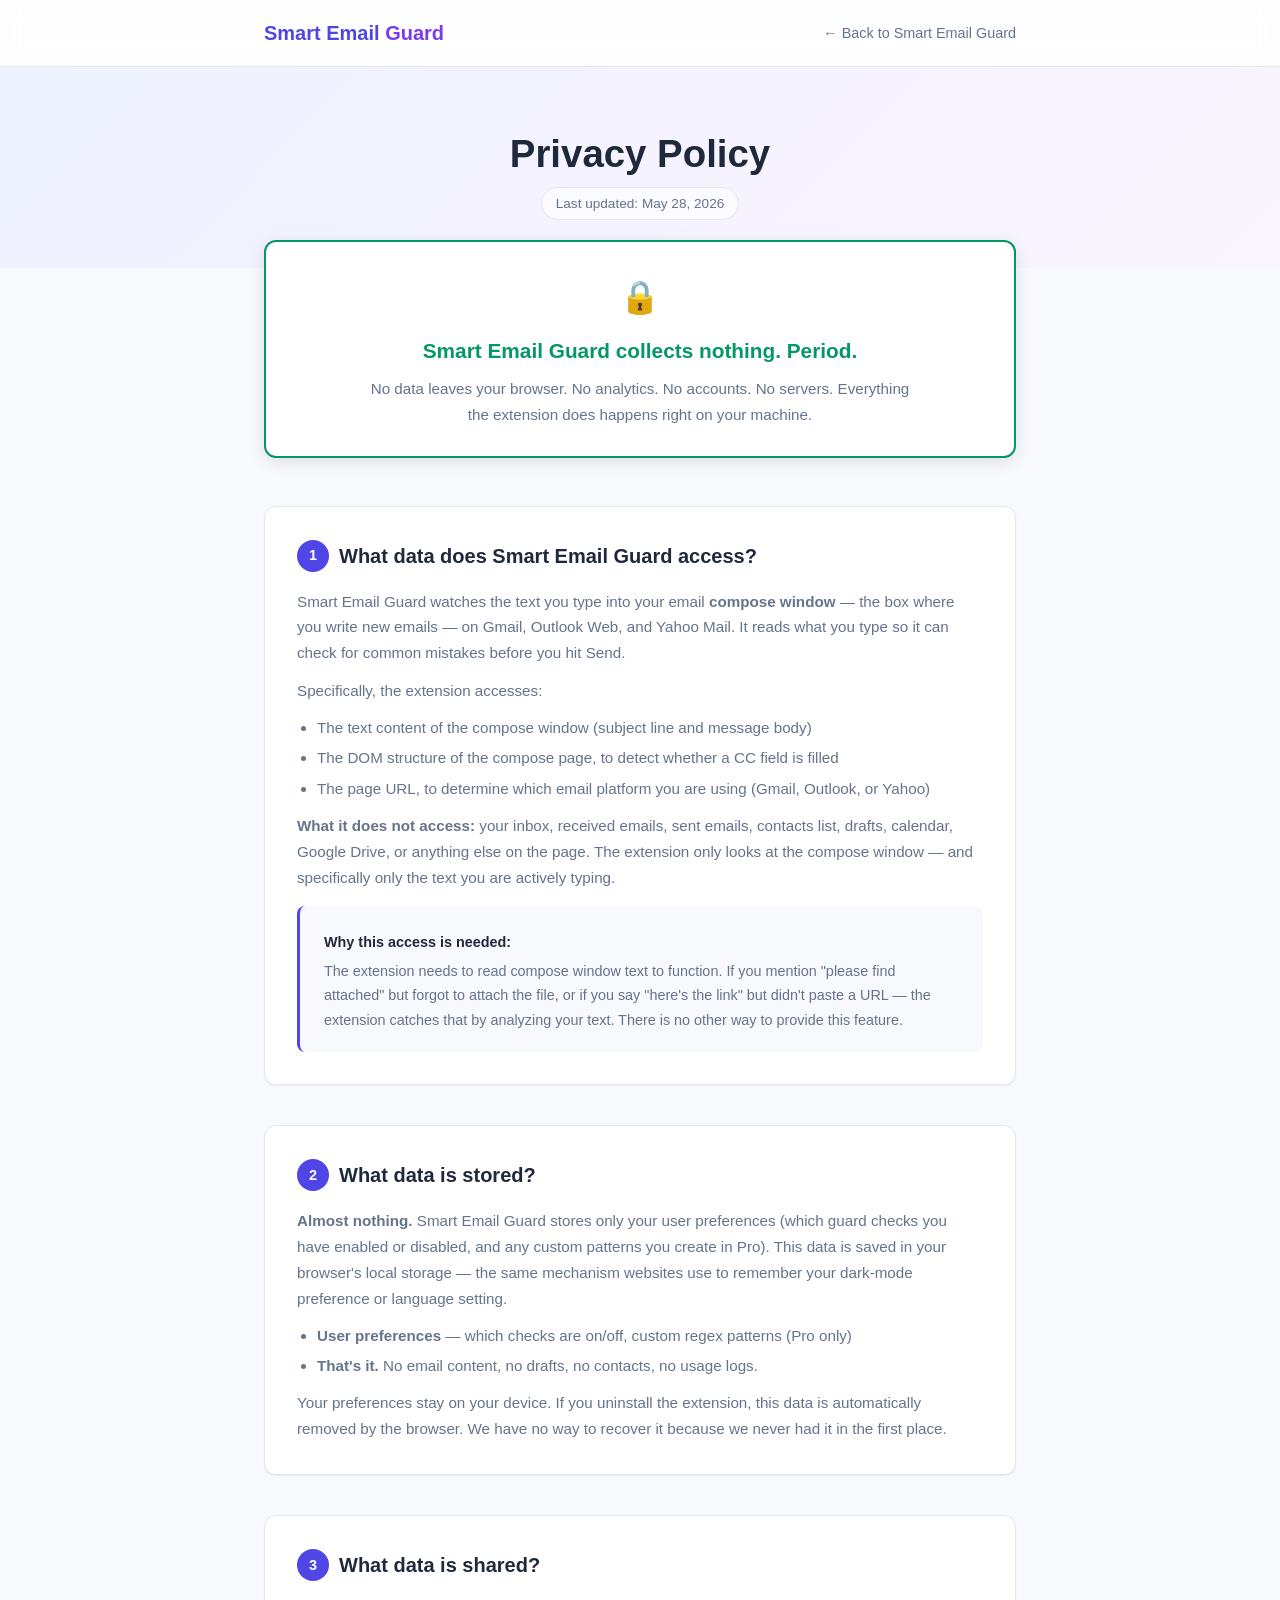
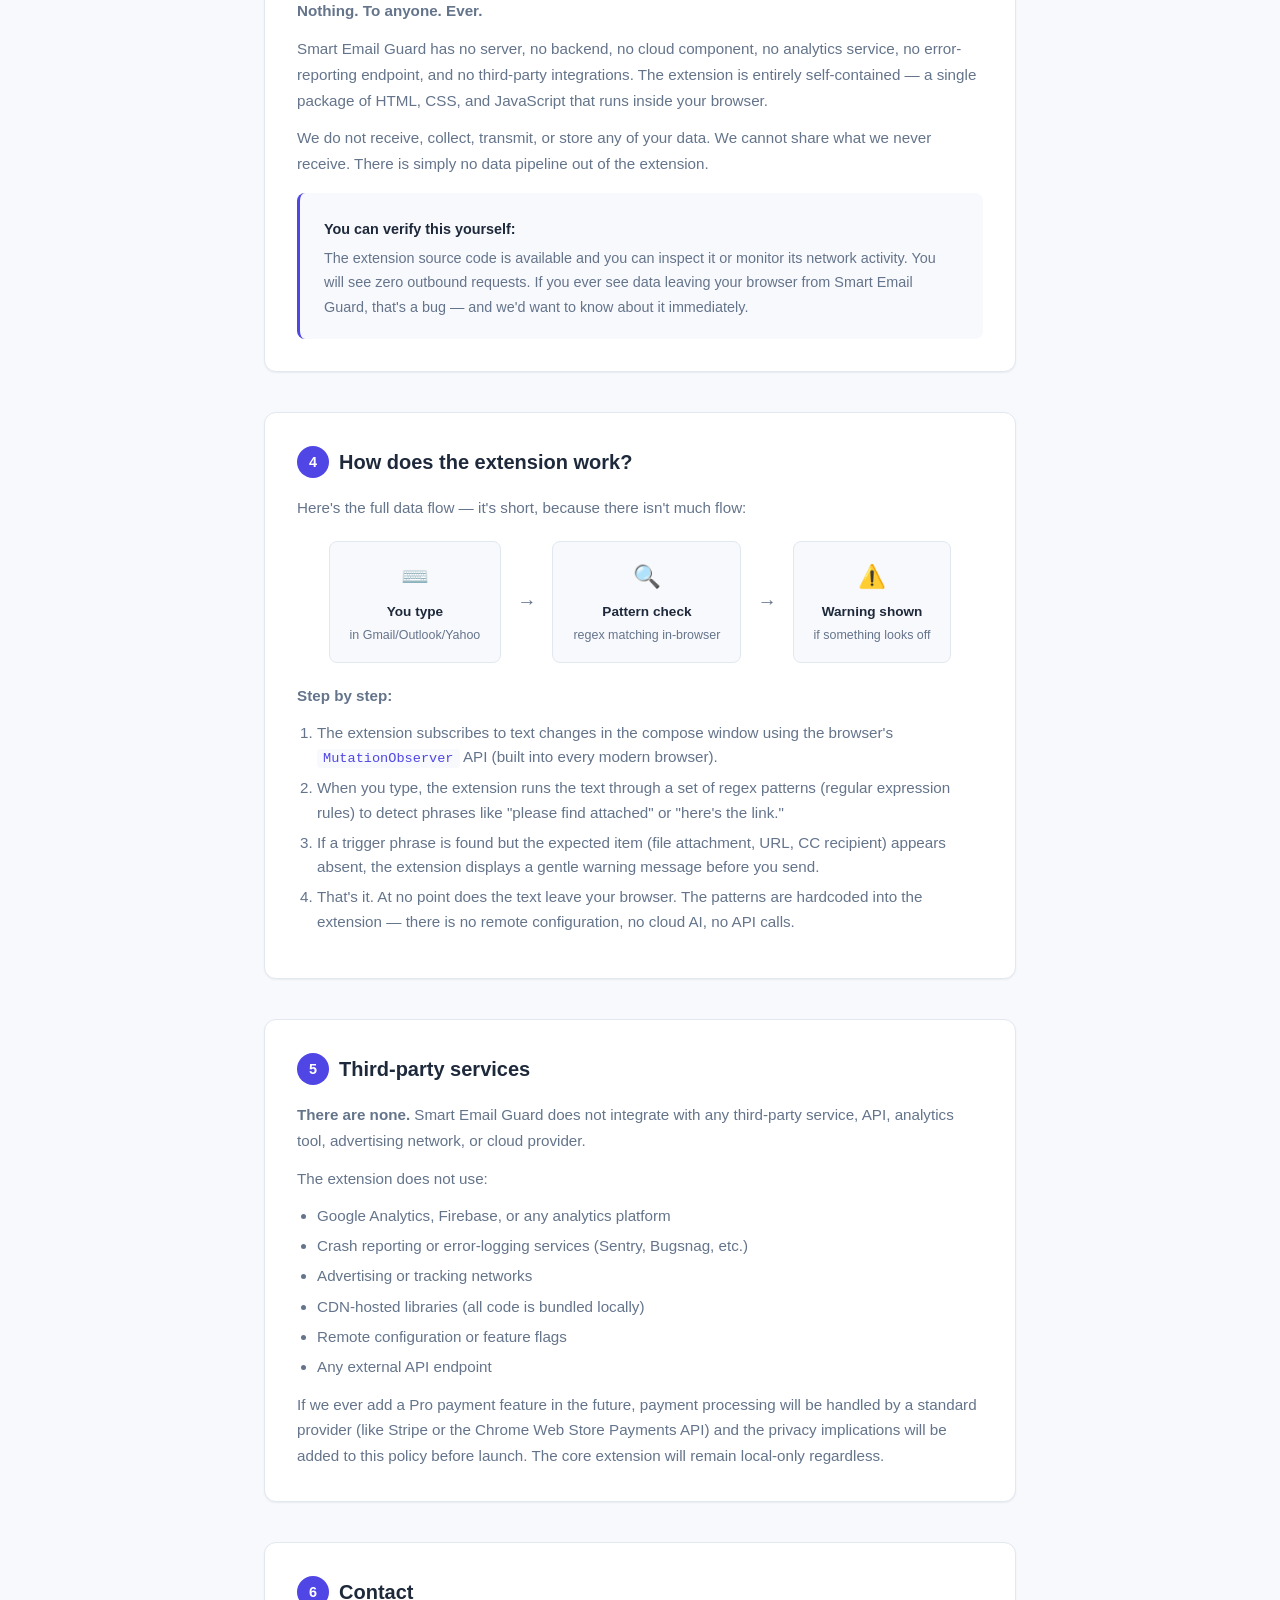
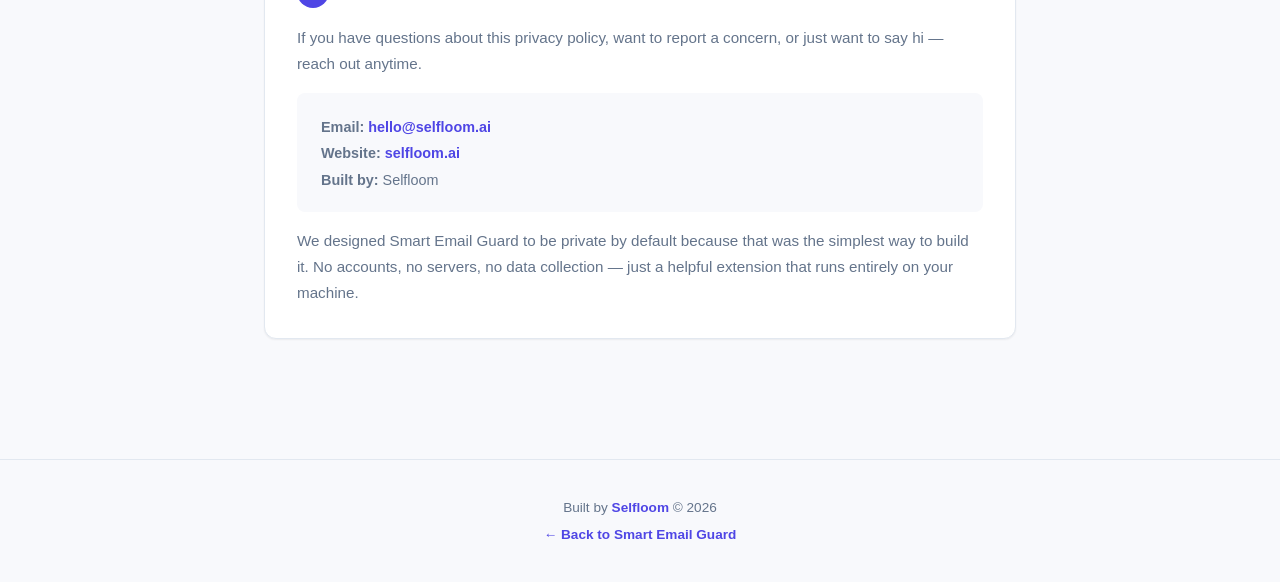
==== privacy/index.html @ c7495890 "feat: add privacy policy page for store submission" ====
<!DOCTYPE html>
<html lang="en">
<head>
<meta charset="UTF-8">
<meta name="viewport" content="width=device-width, initial-scale=1.0">
<title>Privacy Policy — Smart Email Guard</title>
<style>
/* ─── CSS Custom Properties (matching demo page) ─── */
:root {
  --c-bg:          #f8f9fc;
  --c-surface:     #ffffff;
  --c-primary:     #4f46e5;
  --c-primary-h:   #4338ca;
  --c-accent:      #7c3aed;
  --c-text:        #1e293b;
  --c-text-muted:  #64748b;
  --c-border:      #e2e8f0;
  --c-warn-bg:     #fffbeb;
  --c-warn-border: #f59e0b;
  --c-warn-text:   #92400e;
  --c-success:     #059669;
  --c-danger:      #dc2626;
  --radius:        12px;
  --shadow-sm:     0 1px 2px rgba(0,0,0,.06);
  --shadow-md:     0 4px 16px rgba(0,0,0,.10);
  --shadow-lg:     0 12px 40px rgba(0,0,0,.14);
  --font:          -apple-system, BlinkMacSystemFont, "Segoe UI", Roboto, "Helvetica Neue", Arial, sans-serif;
}

/* ─── Reset & Base ─── */
*, *::before, *::after { box-sizing: border-box; margin: 0; padding: 0; }
html { scroll-behavior: smooth; }
body {
  font-family: var(--font);
  background: var(--c-bg);
  color: var(--c-text);
  line-height: 1.7;
  -webkit-font-smoothing: antialiased;
}

/* ─── Utility ─── */
.container { max-width: 800px; margin: 0 auto; padding: 0 24px; }

/* ─── Header ─── */
.site-header {
  padding: 16px 0;
  background: rgba(255,255,255,.85); backdrop-filter: blur(12px);
  position: sticky; top: 0; z-index: 100;
  border-bottom: 1px solid var(--c-border);
}
.site-header .container { display: flex; align-items: center; justify-content: space-between; }
.logo { font-size: 1.25rem; font-weight: 800; color: var(--c-primary); text-decoration: none; }
.logo span { color: var(--c-accent); }
.back-link {
  font-size: .9rem; color: var(--c-text-muted); text-decoration: none;
  font-weight: 500; transition: color .15s;
}
.back-link:hover { color: var(--c-primary); }

/* ─── Page Header ─── */
.page-header {
  padding: 64px 0 48px;
  text-align: center;
  background: linear-gradient(135deg, #eef2ff 0%, #f5f3ff 50%, #faf5ff 100%);
}
.page-header h1 { font-size: 2.4rem; font-weight: 900; line-height: 1.2; margin-bottom: 10px; }
.page-header .updated {
  font-size: .85rem; color: var(--c-text-muted);
  display: inline-block; padding: 4px 14px; border-radius: 20px;
  background: rgba(255,255,255,.7); border: 1px solid var(--c-border);
}

/* ─── Summary Banner ─── */
.summary-banner {
  margin: -28px 0 48px; position: relative; z-index: 10;
}
.summary-banner .card {
  background: var(--c-surface); border-radius: var(--radius);
  padding: 28px 32px; box-shadow: var(--shadow-md);
  border: 2px solid var(--c-success);
  text-align: center;
}
.summary-banner .card .icon { font-size: 2rem; margin-bottom: 8px; }
.summary-banner .card h2 { font-size: 1.3rem; font-weight: 700; margin-bottom: 8px; color: var(--c-success); }
.summary-banner .card p { font-size: .95rem; color: var(--c-text-muted); max-width: 560px; margin: 0 auto; }

/* ─── Content ─── */
.content { padding: 0 0 80px; }

.policy-section {
  margin-bottom: 40px;
  background: var(--c-surface); border-radius: var(--radius);
  padding: 32px; box-shadow: var(--shadow-sm);
  border: 1px solid var(--c-border);
}
.policy-section h2 {
  font-size: 1.25rem; font-weight: 700; margin-bottom: 16px;
  display: flex; align-items: center; gap: 10px;
}
.policy-section h2 .num {
  width: 32px; height: 32px; border-radius: 50%;
  background: var(--c-primary); color: #fff;
  font-size: .9rem; font-weight: 800; display: flex;
  align-items: center; justify-content: center; flex-shrink: 0;
}
.policy-section p { font-size: .95rem; color: var(--c-text-muted); margin-bottom: 12px; }
.policy-section p:last-child { margin-bottom: 0; }
.policy-section ul { margin: 8px 0 12px; padding-left: 20px; }
.policy-section ul li { font-size: .95rem; color: var(--c-text-muted); margin-bottom: 6px; line-height: 1.6; }
.policy-section ul li:last-child { margin-bottom: 0; }
.policy-section code {
  background: var(--c-bg); padding: 2px 6px; border-radius: 4px;
  font-size: .85rem; color: var(--c-primary); font-family: "SF Mono", Consolas, monospace;
}

.highlight-box {
  background: var(--c-bg); border-radius: 8px; padding: 20px 24px;
  margin-top: 16px; border-left: 3px solid var(--c-primary);
}
.highlight-box p { font-size: .9rem; color: var(--c-text-muted); margin: 4px 0; }
.highlight-box p strong { color: var(--c-text); }

.data-flow {
  display: flex; align-items: center; gap: 16px; margin: 20px 0;
  flex-wrap: wrap; justify-content: center;
}
.data-flow .step-box {
  background: var(--c-bg); border-radius: 8px; padding: 16px 20px;
  text-align: center; border: 1px solid var(--c-border);
  min-width: 120px;
}
.data-flow .step-box .step-icon { font-size: 1.4rem; margin-bottom: 4px; }
.data-flow .step-box .step-label { font-size: .85rem; font-weight: 600; color: var(--c-text); }
.data-flow .step-box .step-detail { font-size: .78rem; color: var(--c-text-muted); margin-top: 2px; }
.data-flow .arrow { font-size: 1.2rem; color: var(--c-text-muted); }

.contact-card {
  background: var(--c-bg); border-radius: 8px; padding: 20px 24px;
  margin-top: 16px;
}
.contact-card p { font-size: .9rem; color: var(--c-text-muted); margin: 2px 0; }
.contact-card a { color: var(--c-primary); text-decoration: none; font-weight: 600; }
.contact-card a:hover { text-decoration: underline; }

/* ─── Footer ─── */
.site-footer {
  padding: 36px 0; text-align: center; border-top: 1px solid var(--c-border);
  font-size: .85rem; color: var(--c-text-muted);
}
.site-footer a { color: var(--c-primary); text-decoration: none; font-weight: 600; }
.site-footer a:hover { text-decoration: underline; }

/* ─── Responsive ─── */
@media (max-width: 640px) {
  .page-header h1 { font-size: 1.7rem; }
  .policy-section { padding: 24px 20px; }
  .summary-banner .card { padding: 20px; }
  .data-flow { flex-direction: column; }
  .data-flow .arrow { transform: rotate(90deg); }
}
</style>
</head>
<body>

<!-- ─── Header ─── -->
<header class="site-header">
  <div class="container">
    <a href="../index.html" class="logo">Smart Email <span>Guard</span></a>
    <a href="../index.html" class="back-link">&larr; Back to Smart Email Guard</a>
  </div>
</header>

<!-- ─── Page Header ─── -->
<section class="page-header">
  <div class="container">
    <h1>Privacy Policy</h1>
    <span class="updated">Last updated: May 28, 2026</span>
  </div>
</section>

<!-- ─── Summary Banner ─── -->
<div class="summary-banner">
  <div class="container">
    <div class="card">
      <div class="icon">🔒</div>
      <h2>Smart Email Guard collects nothing. Period.</h2>
      <p>
        No data leaves your browser. No analytics. No accounts. No servers.
        Everything the extension does happens right on your machine.
      </p>
    </div>
  </div>
</div>

<!-- ─── Content ─── -->
<div class="content">
  <div class="container">

    <!-- Section 1 -->
    <div class="policy-section">
      <h2><span class="num">1</span> What data does Smart Email Guard access?</h2>
      <p>
        Smart Email Guard watches the text you type into your email <strong>compose window</strong>
        — the box where you write new emails — on Gmail, Outlook Web, and Yahoo Mail.
        It reads what you type so it can check for common mistakes before you hit Send.
      </p>
      <p>
        Specifically, the extension accesses:
      </p>
      <ul>
        <li>The text content of the compose window (subject line and message body)</li>
        <li>The DOM structure of the compose page, to detect whether a CC field is filled</li>
        <li>The page URL, to determine which email platform you are using (Gmail, Outlook, or Yahoo)</li>
      </ul>
      <p>
        <strong>What it does not access:</strong> your inbox, received emails, sent emails, contacts list,
        drafts, calendar, Google Drive, or anything else on the page. The extension only looks at
        the compose window &mdash; and specifically only the text you are actively typing.
      </p>
      <div class="highlight-box">
        <p><strong>Why this access is needed:</strong></p>
        <p>
          The extension needs to read compose window text to function. If you mention
          "please find attached" but forgot to attach the file, or if you say "here's the link"
          but didn't paste a URL &mdash; the extension catches that by analyzing your text.
          There is no other way to provide this feature.
        </p>
      </div>
    </div>

    <!-- Section 2 -->
    <div class="policy-section">
      <h2><span class="num">2</span> What data is stored?</h2>
      <p>
        <strong>Almost nothing.</strong> Smart Email Guard stores only your user preferences
        (which guard checks you have enabled or disabled, and any custom patterns you create in Pro).
        This data is saved in your browser's local storage &mdash; the same mechanism websites
        use to remember your dark-mode preference or language setting.
      </p>
      <ul>
        <li><strong>User preferences</strong> — which checks are on/off, custom regex patterns (Pro only)</li>
        <li><strong>That's it.</strong> No email content, no drafts, no contacts, no usage logs.</li>
      </ul>
      <p>
        Your preferences stay on your device. If you uninstall the extension, this data is
        automatically removed by the browser. We have no way to recover it because we
        never had it in the first place.
      </p>
    </div>

    <!-- Section 3 -->
    <div class="policy-section">
      <h2><span class="num">3</span> What data is shared?</h2>
      <p>
        <strong>Nothing. To anyone. Ever.</strong>
      </p>
      <p>
        Smart Email Guard has no server, no backend, no cloud component, no analytics service,
        no error-reporting endpoint, and no third-party integrations. The extension is entirely
        self-contained &mdash; a single package of HTML, CSS, and JavaScript that runs inside
        your browser.
      </p>
      <p>
        We do not receive, collect, transmit, or store any of your data. We cannot
        share what we never receive. There is simply no data pipeline out of the extension.
      </p>
      <div class="highlight-box">
        <p><strong>You can verify this yourself:</strong></p>
        <p>
          The extension source code is available and you can inspect it or monitor its
          network activity. You will see zero outbound requests. If you ever see data leaving
          your browser from Smart Email Guard, that's a bug &mdash; and we'd want to know
          about it immediately.
        </p>
      </div>
    </div>

    <!-- Section 4 -->
    <div class="policy-section">
      <h2><span class="num">4</span> How does the extension work?</h2>
      <p>
        Here's the full data flow &mdash; it's short, because there isn't much flow:
      </p>
      <div class="data-flow">
        <div class="step-box">
          <div class="step-icon">⌨️</div>
          <div class="step-label">You type</div>
          <div class="step-detail">in Gmail/Outlook/Yahoo</div>
        </div>
        <div class="arrow">&rarr;</div>
        <div class="step-box">
          <div class="step-icon">🔍</div>
          <div class="step-label">Pattern check</div>
          <div class="step-detail">regex matching in-browser</div>
        </div>
        <div class="arrow">&rarr;</div>
        <div class="step-box">
          <div class="step-icon">⚠️</div>
          <div class="step-label">Warning shown</div>
          <div class="step-detail">if something looks off</div>
        </div>
      </div>
      <p>
        <strong>Step by step:</strong>
      </p>
      <ol style="margin: 8px 0 12px; padding-left: 20px;">
        <li style="font-size:.95rem;color:var(--c-text-muted);margin-bottom:6px;line-height:1.6;">
          The extension subscribes to text changes in the compose window using the browser's
          <code>MutationObserver</code> API (built into every modern browser).
        </li>
        <li style="font-size:.95rem;color:var(--c-text-muted);margin-bottom:6px;line-height:1.6;">
          When you type, the extension runs the text through a set of regex patterns
          (regular expression rules) to detect phrases like "please find attached" or "here's the link."
        </li>
        <li style="font-size:.95rem;color:var(--c-text-muted);margin-bottom:6px;line-height:1.6;">
          If a trigger phrase is found but the expected item (file attachment, URL, CC recipient)
          appears absent, the extension displays a gentle warning message before you send.
        </li>
        <li style="font-size:.95rem;color:var(--c-text-muted);margin-bottom:0;line-height:1.6;">
          That's it. At no point does the text leave your browser. The patterns are hardcoded
          into the extension &mdash; there is no remote configuration, no cloud AI, no API calls.
        </li>
      </ol>
    </div>

    <!-- Section 5 -->
    <div class="policy-section">
      <h2><span class="num">5</span> Third-party services</h2>
      <p>
        <strong>There are none.</strong> Smart Email Guard does not integrate with any third-party
        service, API, analytics tool, advertising network, or cloud provider.
      </p>
      <p>
        The extension does not use:
      </p>
      <ul>
        <li>Google Analytics, Firebase, or any analytics platform</li>
        <li>Crash reporting or error-logging services (Sentry, Bugsnag, etc.)</li>
        <li>Advertising or tracking networks</li>
        <li>CDN-hosted libraries (all code is bundled locally)</li>
        <li>Remote configuration or feature flags</li>
        <li>Any external API endpoint</li>
      </ul>
      <p>
        If we ever add a Pro payment feature in the future, payment processing will be
        handled by a standard provider (like Stripe or the Chrome Web Store Payments API)
        and the privacy implications will be added to this policy before launch. The core
        extension will remain local-only regardless.
      </p>
    </div>

    <!-- Section 6 -->
    <div class="policy-section">
      <h2><span class="num">6</span> Contact</h2>
      <p>
        If you have questions about this privacy policy, want to report a concern, or
        just want to say hi &mdash; reach out anytime.
      </p>
      <div class="contact-card">
        <p><strong>Email:</strong> <a href="mailto:hello@selfloom.ai">hello@selfloom.ai</a></p>
        <p><strong>Website:</strong> <a href="https://selfloom.ai" target="_blank" rel="noopener">selfloom.ai</a></p>
        <p><strong>Built by:</strong> Selfloom</p>
      </div>
      <p style="margin-top:16px;">
        We designed Smart Email Guard to be private by default because that was the simplest
        way to build it. No accounts, no servers, no data collection &mdash; just a helpful
        extension that runs entirely on your machine.
      </p>
    </div>

  </div>
</div>

<!-- ─── Footer ─── -->
<footer class="site-footer">
  <div class="container">
    <p>Built by <a href="https://selfloom.ai" target="_blank" rel="noopener">Selfloom</a> &copy; 2026</p>
    <p style="margin-top:4px;">
      <a href="../index.html">&larr; Back to Smart Email Guard</a>
    </p>
  </div>
</footer>

</body>
</html>
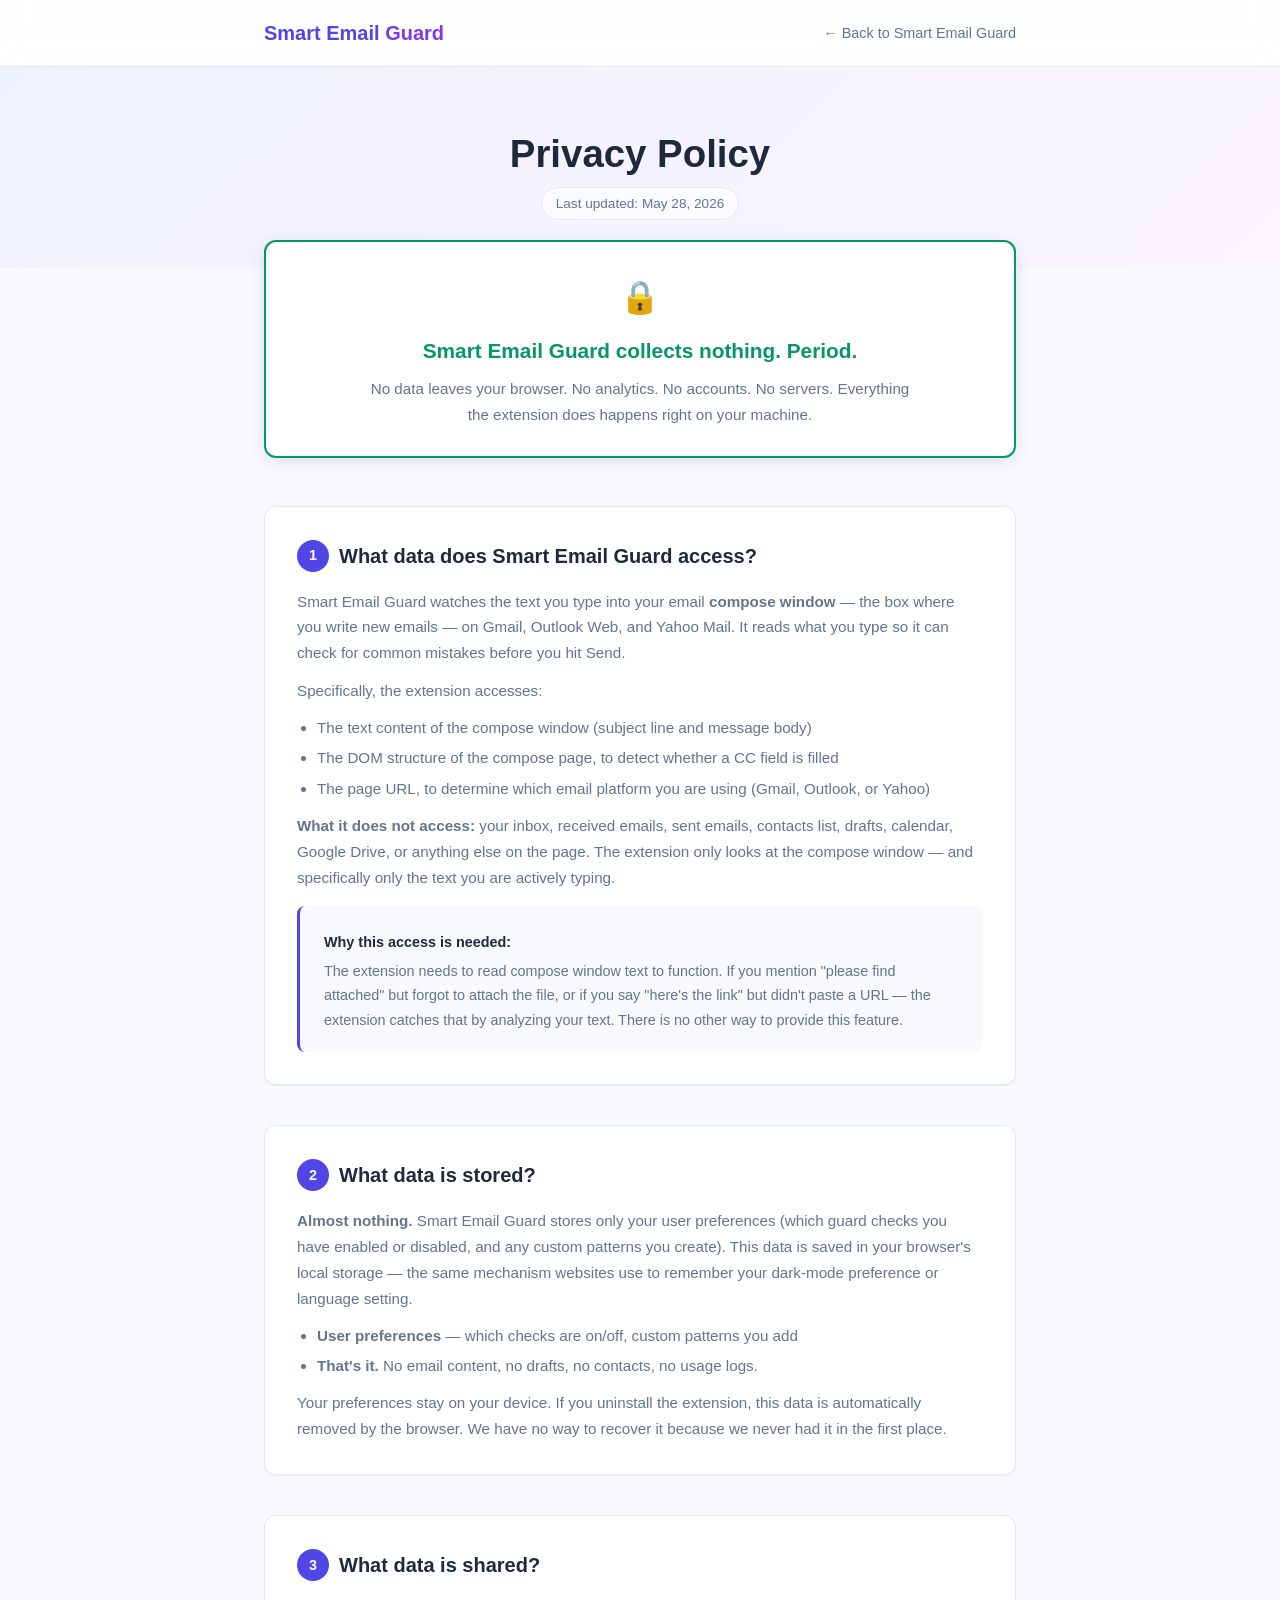
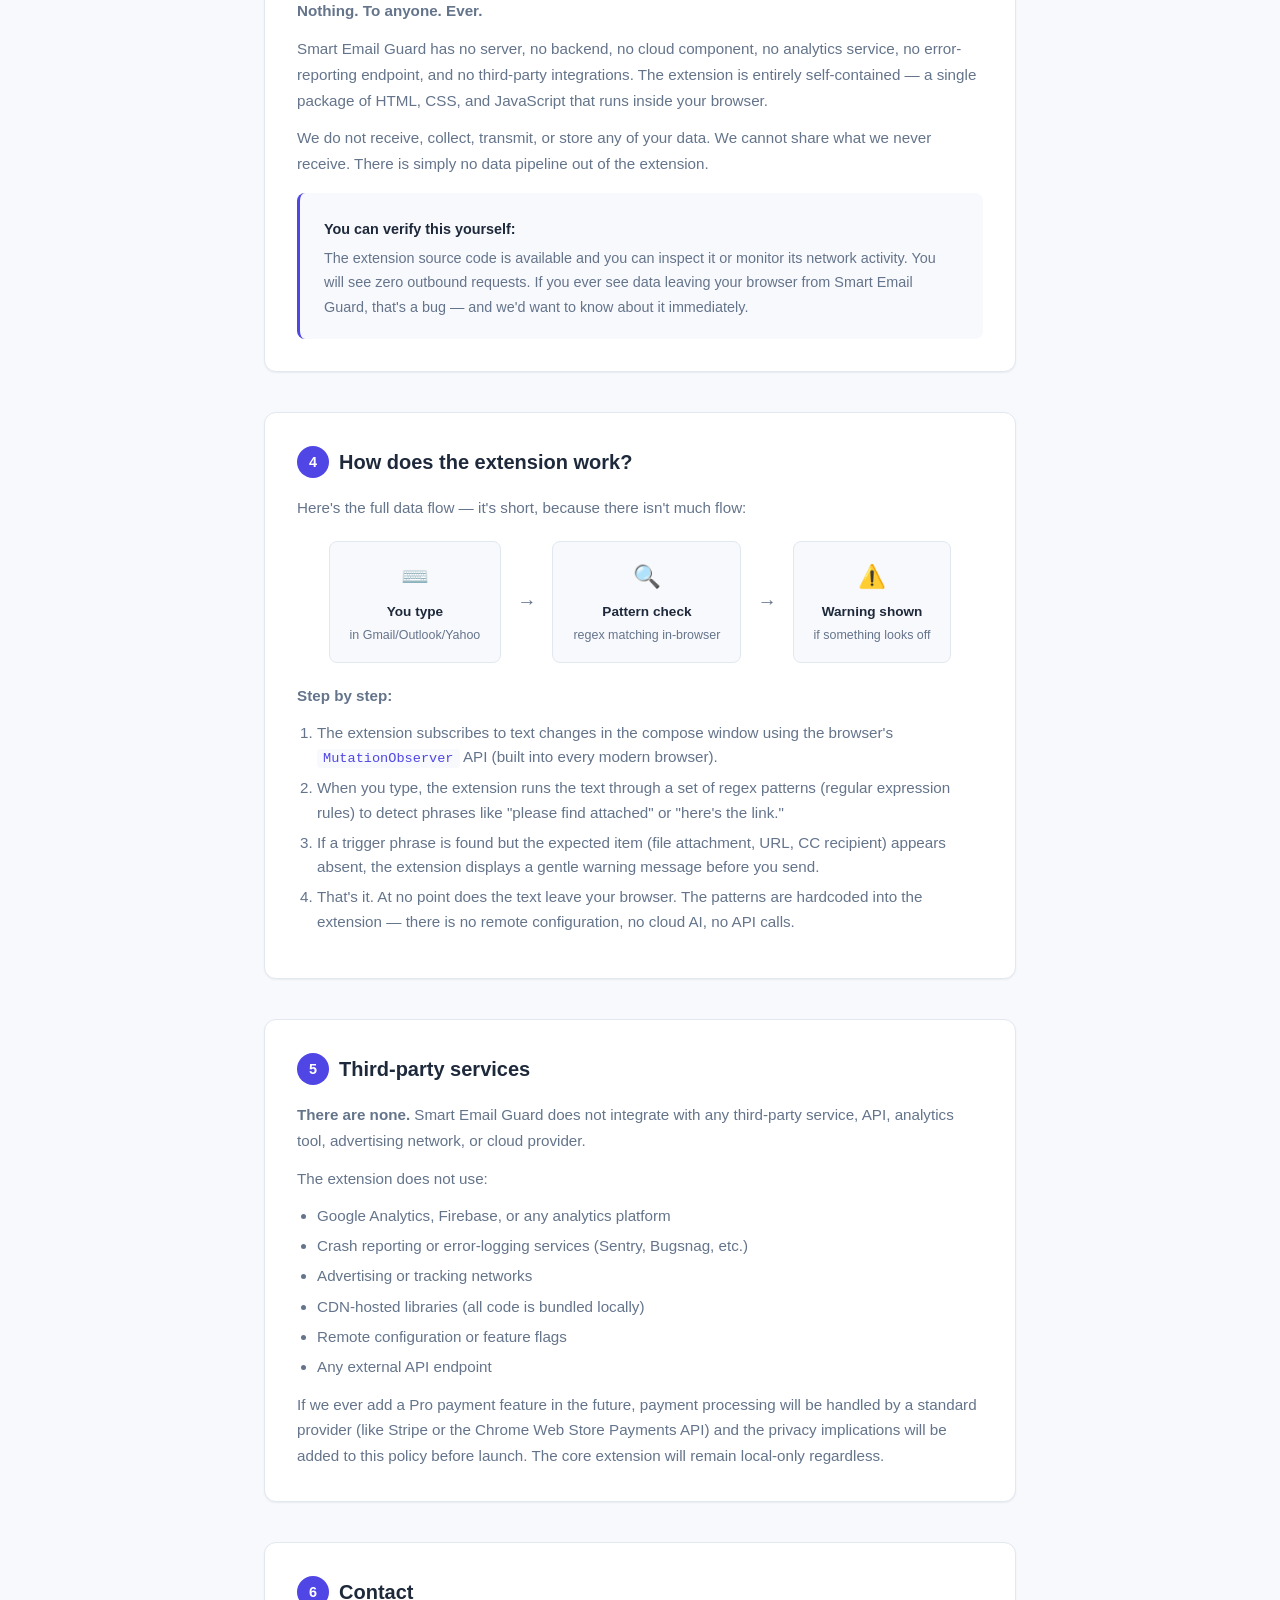
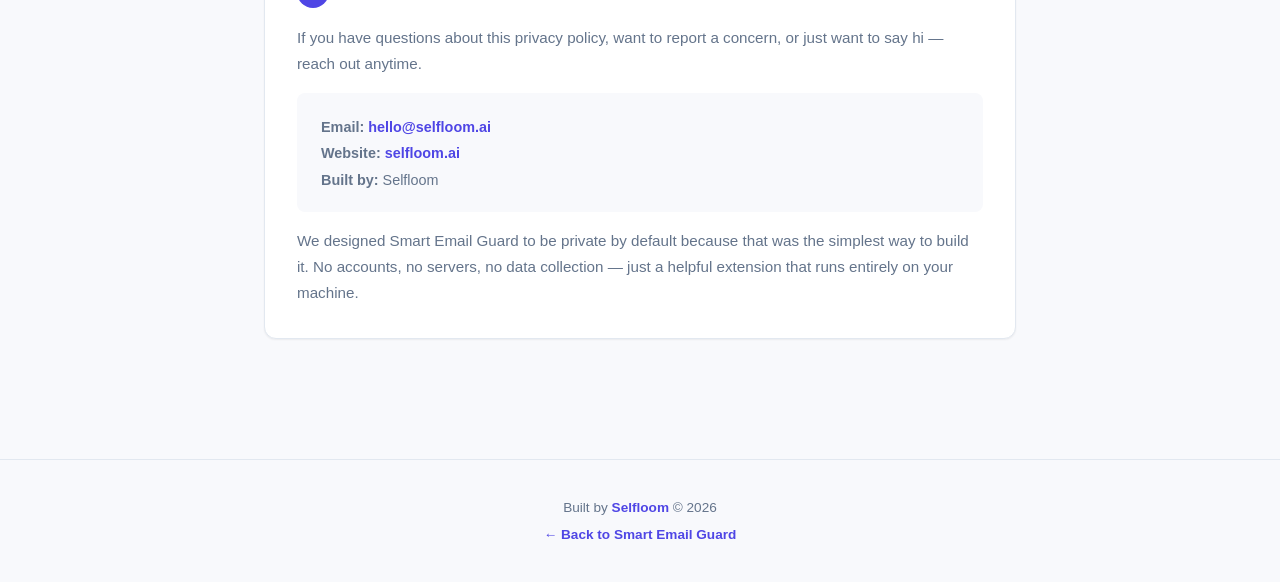
==== commit c34f81ab: "fix: remove false 'unlimited patterns' Pro claims from extension popup + blog, sync honest copy from" ====
--- a/privacy/index.html
+++ b/privacy/index.html
@@ -233,12 +233,12 @@
       <h2><span class="num">2</span> What data is stored?</h2>
       <p>
         <strong>Almost nothing.</strong> Smart Email Guard stores only your user preferences
-        (which guard checks you have enabled or disabled, and any custom patterns you create in Pro).
+        (which guard checks you have enabled or disabled, and any custom patterns you create).
         This data is saved in your browser's local storage &mdash; the same mechanism websites
         use to remember your dark-mode preference or language setting.
       </p>
       <ul>
-        <li><strong>User preferences</strong> — which checks are on/off, custom regex patterns (Pro only)</li>
+        <li><strong>User preferences</strong> — which checks are on/off, custom patterns you add</li>
         <li><strong>That's it.</strong> No email content, no drafts, no contacts, no usage logs.</li>
       </ul>
       <p>
